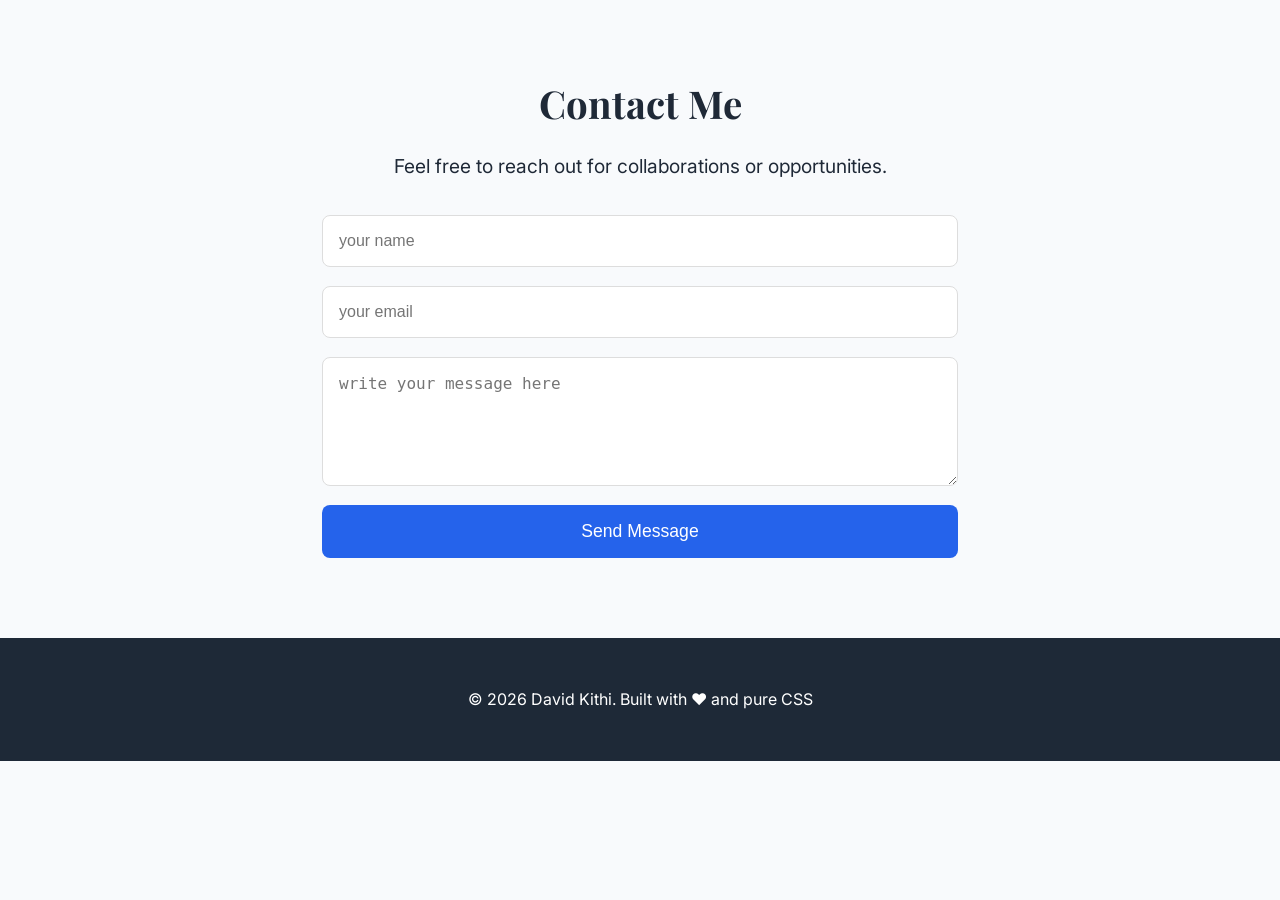
==== contact.html @ ee01e9e6 "Rename Contact.html to contact.html" ====
<!DOCTYPE html >
<html lang="en">
<head>
  <meta charset="UTF-8">
  <meta name="viewport" content="width=device-width, initial-scale=1.0">
  <title>Contact - David Kithi</title>
  <link rel="stylesheet" href="styles.css">
</head>
<body>

  <section class="contact">
    <h2>Contact Me</h2>
    <p style="font-size:1.2rem;margin:1.5rem 0;">Feel free to reach out for collaborations or opportunities.</p>

    <div class="contact-form">
      <input type="text" placeholder="your name">
      <input type="email" placeholder="your email">
      <textarea placeholder="write your message here" rows="5"></textarea>
      <button type="button">Send Message</button>
    </div>
  </section>

  <footer>
    <p>&copy; 2026 David Kithi. Built with ❤️ and pure CSS</p>
  </footer>

  <script>
    document.getElementById('menuToggle').addEventListener('click', () => {
      document.getElementById('navLinks').classList.toggle('active');
    });
  </script>
</body>
</html>
---- styles.css ----
@import url('https://fonts.googleapis.com/css2?family=Inter:wght@400;500;600&family=Playfair+Display:wght@700&display=swap');

:root {
  --primary: #2563eb;
  --text: #1f2937;
  --light: #f8fafc;
  --gray: #64748b;
}

* { margin: 0; padding: 0; box-sizing: border-box; }

body {
  font-family: 'Inter', system-ui, sans-serif;
  line-height: 1.7;
  color: var(--text);
  background: var(--light);
}

h1, h2 { font-family: 'Playfair Display', serif; line-height: 1.2; }
h1 { font-size: clamp(2.8rem, 6vw, 4.5rem); }
h2 { font-size: 2.4rem; margin-bottom: 1rem; }

nav {
  background: white;
  box-shadow: 0 2px 10px rgba(0,0,0,0.08);
  position: sticky;
  top: 0;
  z-index: 100;
}

.nav-container {
  max-width: 1100px;
  margin: 0 auto;
  padding: 1.2rem 2rem;
  display: flex;
  justify-content: space-between;
  align-items: center;
}

.logo { font-size: 1.8rem; font-weight: 700; color: var(--primary); }

.nav-links {
  display: flex;
  gap: 2rem;
  list-style: none;
}

.nav-links a {
  font-weight: 500;
  color: var(--text);
  text-decoration: none;
}

.nav-links a:hover { color: var(--primary); }

.menu-toggle {
  display: none;
  font-size: 1.8rem;
  background: none;
  border: none;
  cursor: pointer;
}

/* Hero */
.hero {
  min-height: 90vh;
  display: flex;
  align-items: center;
  justify-content: center;
  text-align: center;
  color: white;
  background: linear-gradient(rgba(0,0,0,0.5), rgba(0,0,0,0.5)), url('https://picsum.photos/id/1015/2000/1200') center/cover;
  padding: 2rem;
}

/* About - Circular Profile */
.about {
  max-width: 1100px;
  margin: 5rem auto;
  padding: 0 2rem;
  display: grid;
  grid-template-columns: 1fr 1fr;
  gap: 4rem;
  align-items: center;
}

.profile-photo {
  width: 260px;
  height: 260px;
  border-radius: 50%;
  object-fit: cover;
  box-shadow: 0 20px 40px rgba(0,0,0,0.15);
  border: 8px solid white;
}

/* Skills */
.skills {
  display: flex;
  flex-wrap: wrap;
  gap: 1.5rem;
  margin-top: 2rem;
}

.skill-item {
  display: flex;
  align-items: center;
  gap: 10px;
  font-size: 1.1rem;
}

/* Projects - CSS Grid */
.gallery-grid {
  display: grid;
  grid-template-columns: repeat(auto-fit, minmax(300px, 1fr));
  gap: 2rem;
}

.gallery-item {
  border-radius: 12px;
  overflow: hidden;
  box-shadow: 0 10px 25px rgba(0,0,0,0.1);
  transition: transform 0.3s;
}

.gallery-item:hover { transform: translateY(-8px); }

.gallery-item img {
  width: 100%;
  height: 260px;
  object-fit: cover;
}

.overlay {
  padding: 1.5rem;
  background: rgba(0,0,0,0.75);
  color: white;
}

/* Contact */
.contact {
  max-width: 700px;
  margin: 5rem auto;
  padding: 0 2rem;
  text-align: center;
}

.contact-form {
  display: flex;
  flex-direction: column;
  gap: 1.2rem;
  margin-top: 2rem;
}

.contact-form input,
.contact-form textarea {
  padding: 1rem;
  border: 1px solid #ddd;
  border-radius: 8px;
  font-size: 1rem;
}

.contact-form button {
  background: var(--primary);
  color: white;
  padding: 1rem;
  border: none;
  border-radius: 8px;
  font-size: 1.1rem;
  cursor: pointer;
}

/* Footer */
footer {
  background: #1e2937;
  color: white;
  text-align: center;
  padding: 3rem 2rem;
  margin-top: 4rem;
}

/* Mobile Responsive */
@media (max-width: 768px) {
  .nav-links {
    position: fixed;
    top: 70px;
    left: -100%;
    width: 100%;
    height: calc(100vh - 70px);
    background: white;
    flex-direction: column;
    align-items: center;
    padding-top: 4rem;
    transition: 0.4s;
  }
  .nav-links.active { left: 0; }
  .menu-toggle { display: block; }
  
  .about { grid-template-columns: 1fr; text-align: center; }
}
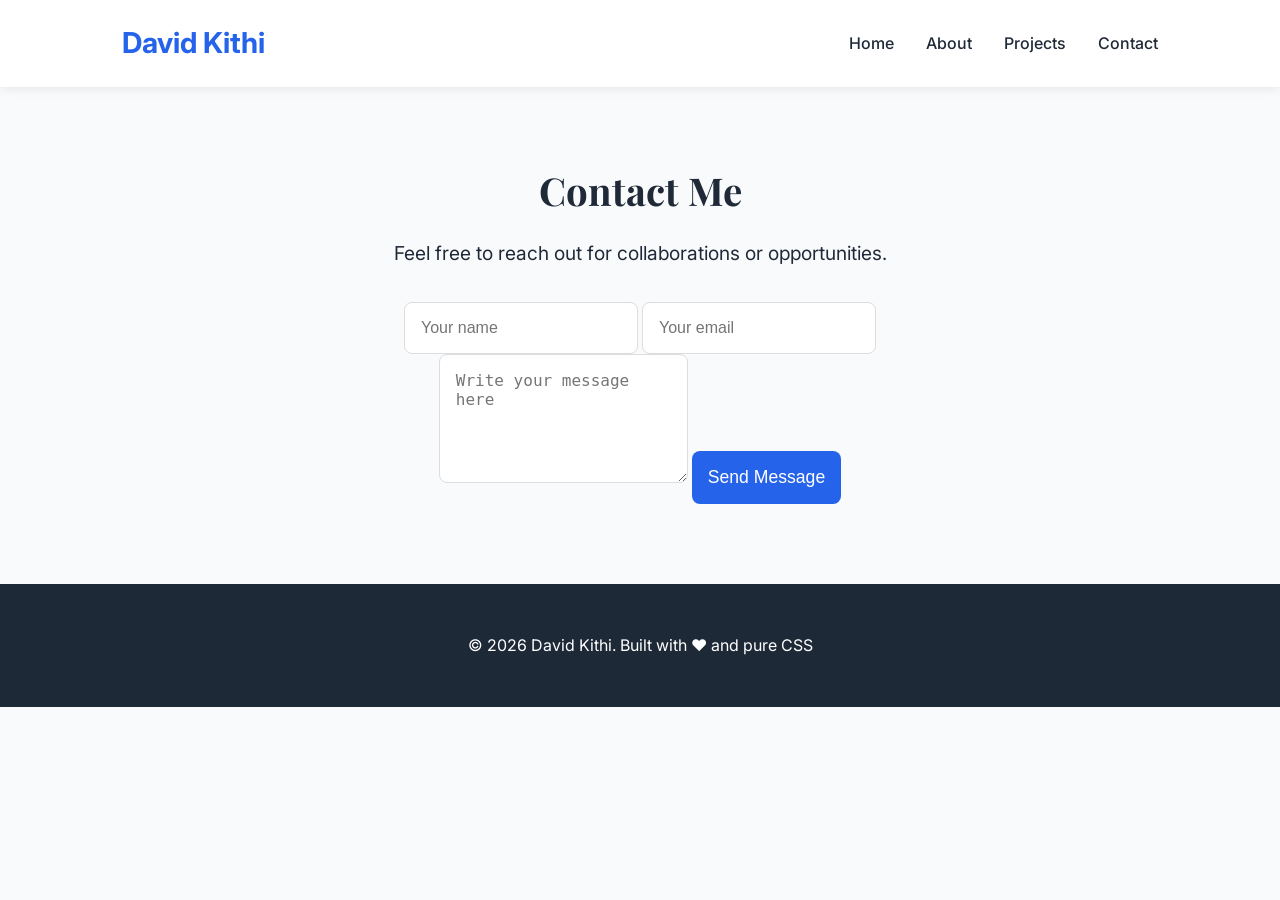
==== commit 290269ec: "Update contact form with Formspree integration" ====
--- a/contact.html
+++ b/contact.html
@@ -1,4 +1,4 @@
-<!DOCTYPE html >
+<!DOCTYPE html>
 <html lang="en">
 <head>
   <meta charset="UTF-8">
@@ -8,15 +8,57 @@
 </head>
 <body>
 
+  <nav>
+    <div class="nav-container">
+      <div class="logo">David Kithi</div>
+      <ul class="nav-links" id="navLinks">
+        <li><a href="index.html">Home</a></li>
+        <li><a href="about.html">About</a></li>
+        <li><a href="projects.html">Projects</a></li>
+        <li><a href="contact.html">Contact</a></li>
+      </ul>
+      <button class="menu-toggle" id="menuToggle">☰</button>
+    </div>
+  </nav>
+
   <section class="contact">
     <h2>Contact Me</h2>
     <p style="font-size:1.2rem;margin:1.5rem 0;">Feel free to reach out for collaborations or opportunities.</p>
 
+    <!-- SUCCESS MESSAGE (hidden by default) -->
+    <div id="successMsg" style="display:none; background:#d1fae5; color:#065f46; border:1px solid #6ee7b7;
+         padding:1rem 1.5rem; border-radius:10px; max-width:500px; margin:0 auto 1.5rem; text-align:center; font-weight:500;">
+      Message sent! I'll get back to you soon.
+    </div>
+
     <div class="contact-form">
-      <input type="text" placeholder="your name">
-      <input type="email" placeholder="your email">
-      <textarea placeholder="write your message here" rows="5"></textarea>
-      <button type="button">Send Message</button>
+      <!-- ACTION: replace with your Formspree URL e.g. https://formspree.io/f/meenrpvn -->
+      <form id="contactForm" action="https://formspree.io/f/meenrpvn" method="POST">
+
+        <!-- Hidden: redirect back to this page after submit -->
+        <input type="hidden" name="_subject" value="New message from portfolio contact form" />
+
+        <input
+          type="text"
+          name="name"
+          placeholder="Your name"
+          required
+        />
+        <input
+          type="email"
+          name="email"
+          placeholder="Your email"
+          required
+        />
+        <textarea
+          name="message"
+          placeholder="Write your message here"
+          rows="5"
+          required
+        ></textarea>
+
+        <button type="submit" id="submitBtn">Send Message</button>
+      </form>
     </div>
   </section>
 
@@ -25,9 +67,47 @@
   </footer>
 
   <script>
+    // Nav toggle
     document.getElementById('menuToggle').addEventListener('click', () => {
       document.getElementById('navLinks').classList.toggle('active');
     });
+
+    // Form submission with loading state + success message
+    const form = document.getElementById('contactForm');
+    const btn = document.getElementById('submitBtn');
+    const successMsg = document.getElementById('successMsg');
+
+    form.addEventListener('submit', async function (e) {
+      e.preventDefault();
+
+      // Show loading state
+      btn.textContent = 'Sending...';
+      btn.disabled = true;
+
+      try {
+        const response = await fetch(form.action, {
+          method: 'POST',
+          body: new FormData(form),
+          headers: { 'Accept': 'application/json' }
+        });
+
+        if (response.ok) {
+          // Success
+          form.reset();
+          form.style.display = 'none';
+          successMsg.style.display = 'block';
+        } else {
+          // Formspree returned an error
+          btn.textContent = 'Failed to send. Try again.';
+          btn.disabled = false;
+        }
+      } catch (err) {
+        // Network error
+        btn.textContent = 'Network error. Try again.';
+        btn.disabled = false;
+      }
+    });
   </script>
+
 </body>
 </html>
--- a/styles.css
+++ b/styles.css
@@ -69,10 +69,15 @@
   justify-content: center;
   text-align: center;
   color: white;
-  background: linear-gradient(rgba(0,0,0,0.5), rgba(0,0,0,0.5)), url('https://picsum.photos/id/1015/2000/1200') center/cover;
+  background: 
+    linear-gradient(
+      135deg, 
+      rgba(15, 23, 64, 0.60) 0%, 
+      rgba(37, 99, 235, 0.50) 100%
+    ), 
+    url('https://images.unsplash.com/photo-1461749280684-dccba630e2f6?w=2000&q=80') center/cover no-repeat;
   padding: 2rem;
 }
-
 /* About - Circular Profile */
 .about {
   max-width: 1100px;
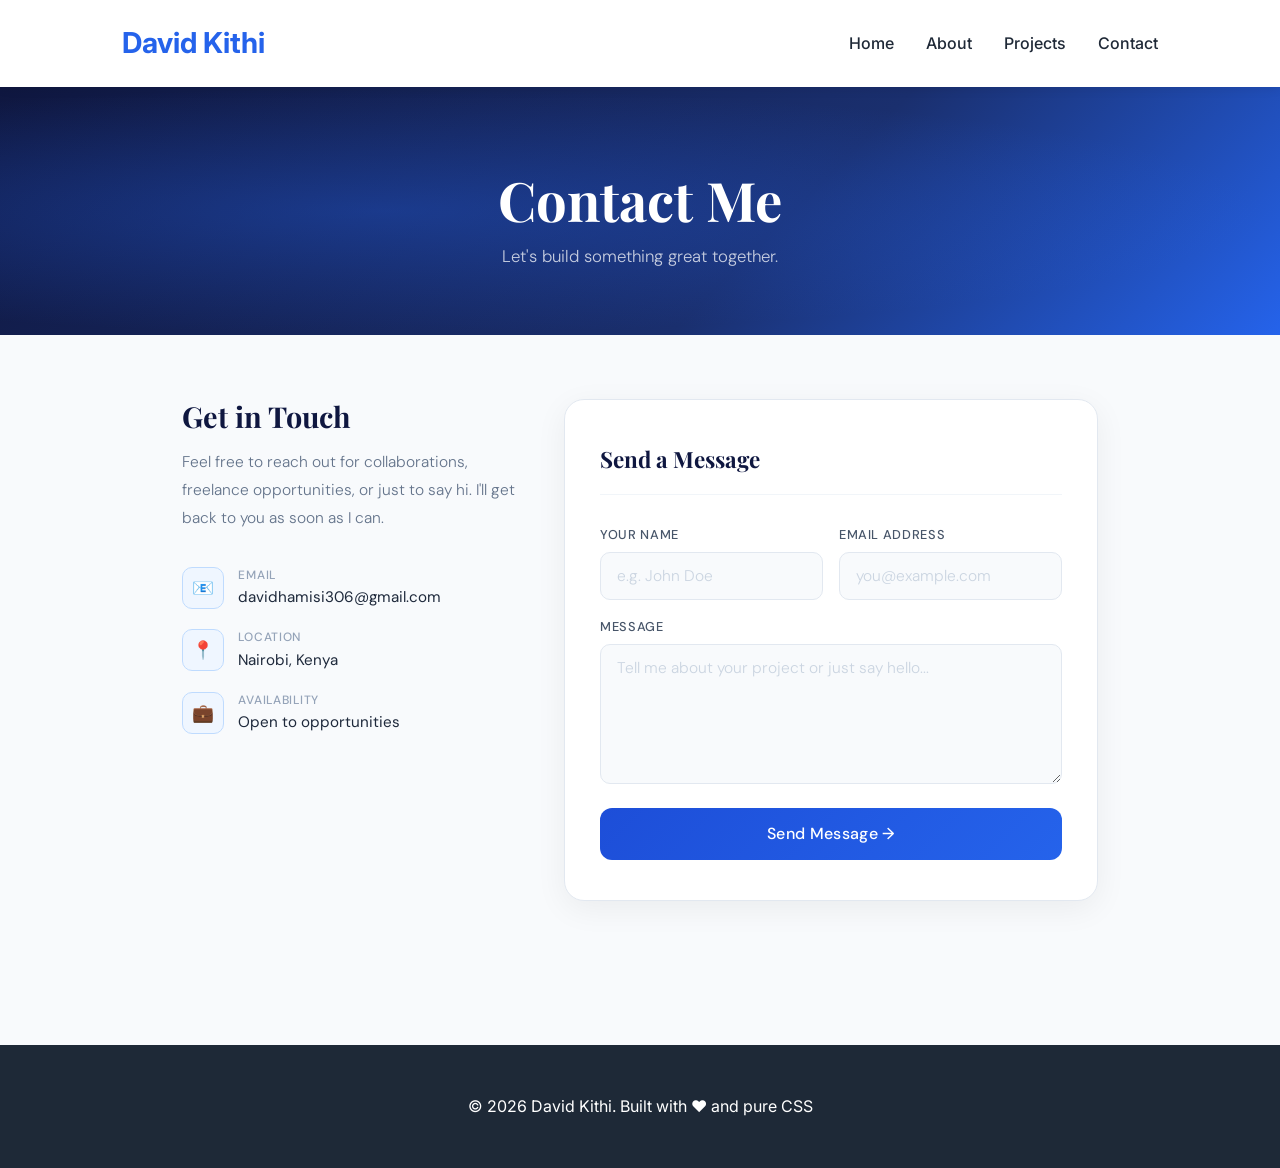
==== commit 7a342029: "Enhance contact page with new design and form Add a styled contact section with a form and success m" ====
--- a/contact.html
+++ b/contact.html
@@ -5,6 +5,157 @@
   <meta name="viewport" content="width=device-width, initial-scale=1.0">
   <title>Contact - David Kithi</title>
   <link rel="stylesheet" href="styles.css">
+  <link href="https://fonts.googleapis.com/css2?family=Playfair+Display:ital,wght@0,400;0,700;1,400&family=DM+Sans:wght@300;400;500&display=swap" rel="stylesheet">
+  <style>
+    .contact-hero {
+      background: linear-gradient(135deg, #0f1740 0%, #1a2f6e 60%, #2563eb 100%);
+      color: white;
+      padding: 5rem 2rem 4rem;
+      text-align: center;
+      position: relative;
+      overflow: hidden;
+    }
+    .contact-hero::before {
+      content: '';
+      position: absolute;
+      inset: 0;
+      background: radial-gradient(ellipse at 30% 50%, rgba(37,99,235,0.35) 0%, transparent 70%);
+    }
+    .contact-hero-inner { position: relative; z-index: 1; }
+    .contact-hero h1 {
+      font-family: 'Playfair Display', serif;
+      font-size: clamp(2.2rem, 5vw, 3.4rem);
+      font-weight: 700;
+      margin-bottom: 0.6rem;
+    }
+    .contact-hero p {
+      font-family: 'DM Sans', sans-serif;
+      font-size: 1.05rem;
+      opacity: 0.75;
+      font-weight: 300;
+    }
+    .contact-body {
+      max-width: 980px;
+      margin: 0 auto;
+      padding: 4rem 2rem 5rem;
+      display: grid;
+      grid-template-columns: 1fr 1.6fr;
+      gap: 3rem;
+      align-items: start;
+    }
+    .contact-info h2 {
+      font-family: 'Playfair Display', serif;
+      font-size: 1.8rem;
+      color: #0f1740;
+      margin-bottom: 1rem;
+    }
+    .contact-info p {
+      font-family: 'DM Sans', sans-serif;
+      font-size: 0.97rem;
+      color: #64748b;
+      line-height: 1.8;
+      font-weight: 300;
+      margin-bottom: 2rem;
+    }
+    .contact-details { display: flex; flex-direction: column; gap: 1rem; }
+    .contact-detail-item { display: flex; align-items: center; gap: 0.9rem; }
+    .contact-detail-icon {
+      width: 42px; height: 42px;
+      border-radius: 10px;
+      background: #eff6ff;
+      border: 1px solid #bfdbfe;
+      display: flex; align-items: center; justify-content: center;
+      font-size: 1.1rem; flex-shrink: 0;
+    }
+    .contact-detail-text { font-family: 'DM Sans', sans-serif; }
+    .contact-detail-text .label {
+      font-size: 0.75rem; color: #94a3b8;
+      text-transform: uppercase; letter-spacing: 0.06em; font-weight: 500;
+    }
+    .contact-detail-text .value { font-size: 0.95rem; color: #1e293b; }
+    .contact-card {
+      background: white;
+      border: 1px solid #e2e8f0;
+      border-radius: 20px;
+      padding: 2.5rem 2.2rem;
+      box-shadow: 0 8px 32px rgba(0,0,0,0.06);
+    }
+    .contact-card h3 {
+      font-family: 'Playfair Display', serif;
+      font-size: 1.4rem; color: #0f1740;
+      margin-bottom: 1.8rem;
+      padding-bottom: 1rem;
+      border-bottom: 1px solid #f1f5f9;
+    }
+    .form-row {
+      display: grid;
+      grid-template-columns: 1fr 1fr;
+      gap: 1rem;
+      margin-bottom: 0;
+    }
+    .form-group { display: flex; flex-direction: column; gap: 0.4rem; margin-bottom: 1rem; }
+    .form-group label {
+      font-family: 'DM Sans', sans-serif;
+      font-size: 0.8rem; font-weight: 500; color: #475569;
+      text-transform: uppercase; letter-spacing: 0.05em;
+    }
+    .form-group input,
+    .form-group textarea {
+      font-family: 'DM Sans', sans-serif;
+      font-size: 0.97rem; color: #1e293b;
+      background: #f8fafc;
+      border: 1px solid #e2e8f0;
+      border-radius: 10px;
+      padding: 0.82rem 1rem;
+      width: 100%; box-sizing: border-box;
+      transition: border-color 0.2s, box-shadow 0.2s, background 0.2s;
+      outline: none; resize: vertical;
+    }
+    .form-group input::placeholder,
+    .form-group textarea::placeholder { color: #cbd5e1; font-weight: 300; }
+    .form-group input:focus,
+    .form-group textarea:focus {
+      border-color: #2563eb; background: white;
+      box-shadow: 0 0 0 3px rgba(37,99,235,0.08);
+    }
+    .form-group textarea { min-height: 140px; }
+    .btn-submit {
+      width: 100%;
+      background: linear-gradient(135deg, #1d4ed8, #2563eb);
+      color: white;
+      font-family: 'DM Sans', sans-serif;
+      font-size: 1rem; font-weight: 500;
+      border: none; border-radius: 12px;
+      padding: 0.95rem 1.5rem;
+      cursor: pointer;
+      transition: transform 0.2s, box-shadow 0.2s;
+      letter-spacing: 0.02em; margin-top: 0.5rem;
+    }
+    .btn-submit:hover:not(:disabled) {
+      transform: translateY(-2px);
+      box-shadow: 0 8px 24px rgba(37,99,235,0.28);
+    }
+    .btn-submit:disabled { opacity: 0.7; cursor: not-allowed; }
+    .success-msg { display: none; text-align: center; padding: 2.5rem 1rem; }
+    .success-icon {
+      width: 64px; height: 64px;
+      background: #d1fae5; border-radius: 50%;
+      display: flex; align-items: center; justify-content: center;
+      font-size: 1.8rem; margin: 0 auto 1.2rem;
+    }
+    .success-msg h4 { font-family: 'Playfair Display', serif; font-size: 1.4rem; color: #0f1740; margin-bottom: 0.5rem; }
+    .success-msg p { font-family: 'DM Sans', sans-serif; font-size: 0.95rem; color: #64748b; font-weight: 300; }
+    @keyframes fadeUp {
+      from { opacity: 0; transform: translateY(24px); }
+      to   { opacity: 1; transform: translateY(0); }
+    }
+    .contact-info { animation: fadeUp 0.5s 0.1s ease both; }
+    .contact-card  { animation: fadeUp 0.5s 0.2s ease both; }
+    @media (max-width: 700px) {
+      .contact-body { grid-template-columns: 1fr; gap: 2rem; padding: 2.5rem 1.2rem 4rem; }
+      .form-row { grid-template-columns: 1fr; }
+    }
+  </style>
 </head>
 <body>
 
@@ -15,95 +166,110 @@
         <li><a href="index.html">Home</a></li>
         <li><a href="about.html">About</a></li>
         <li><a href="projects.html">Projects</a></li>
-        <li><a href="contact.html">Contact</a></li>
+        <li><a href="contact.html" class="active">Contact</a></li>
       </ul>
       <button class="menu-toggle" id="menuToggle">☰</button>
     </div>
   </nav>
 
-  <section class="contact">
-    <h2>Contact Me</h2>
-    <p style="font-size:1.2rem;margin:1.5rem 0;">Feel free to reach out for collaborations or opportunities.</p>
-
-    <!-- SUCCESS MESSAGE (hidden by default) -->
-    <div id="successMsg" style="display:none; background:#d1fae5; color:#065f46; border:1px solid #6ee7b7;
-         padding:1rem 1.5rem; border-radius:10px; max-width:500px; margin:0 auto 1.5rem; text-align:center; font-weight:500;">
-      Message sent! I'll get back to you soon.
-    </div>
-
-    <div class="contact-form">
-      <!-- ACTION: replace with your Formspree URL e.g. https://formspree.io/f/meenrpvn -->
+  <div class="contact-hero">
+    <div class="contact-hero-inner">
+      <h1>Contact Me</h1>
+      <p>Let's build something great together.</p>
+    </div>
+  </div>
+
+  <div class="contact-body">
+
+    <div class="contact-info">
+      <h2>Get in Touch</h2>
+      <p>Feel free to reach out for collaborations, freelance opportunities, or just to say hi. I'll get back to you as soon as I can.</p>
+      <div class="contact-details">
+        <div class="contact-detail-item">
+          <div class="contact-detail-icon">📧</div>
+          <div class="contact-detail-text">
+            <div class="label">Email</div>
+            <div class="value">davidhamisi306@gmail.com</div>
+          </div>
+        </div>
+        <div class="contact-detail-item">
+          <div class="contact-detail-icon">📍</div>
+          <div class="contact-detail-text">
+            <div class="label">Location</div>
+            <div class="value">Nairobi, Kenya</div>
+          </div>
+        </div>
+        <div class="contact-detail-item">
+          <div class="contact-detail-icon">💼</div>
+          <div class="contact-detail-text">
+            <div class="label">Availability</div>
+            <div class="value">Open to opportunities</div>
+          </div>
+        </div>
+      </div>
+    </div>
+
+    <div class="contact-card">
+      <h3>Send a Message</h3>
+
+      <div class="success-msg" id="successMsg">
+        <div class="success-icon">✓</div>
+        <h4>Message Sent!</h4>
+        <p>Thanks for reaching out. I'll get back to you soon.</p>
+      </div>
+
       <form id="contactForm" action="https://formspree.io/f/meenrpvn" method="POST">
-
-        <!-- Hidden: redirect back to this page after submit -->
         <input type="hidden" name="_subject" value="New message from portfolio contact form" />
-
-        <input
-          type="text"
-          name="name"
-          placeholder="Your name"
-          required
-        />
-        <input
-          type="email"
-          name="email"
-          placeholder="Your email"
-          required
-        />
-        <textarea
-          name="message"
-          placeholder="Write your message here"
-          rows="5"
-          required
-        ></textarea>
-
-        <button type="submit" id="submitBtn">Send Message</button>
+        <div class="form-row">
+          <div class="form-group">
+            <label for="name">Your Name</label>
+            <input type="text" id="name" name="name" placeholder="e.g. John Doe" required />
+          </div>
+          <div class="form-group">
+            <label for="email">Email Address</label>
+            <input type="email" id="email" name="email" placeholder="you@example.com" required />
+          </div>
+        </div>
+        <div class="form-group">
+          <label for="message">Message</label>
+          <textarea id="message" name="message" placeholder="Tell me about your project or just say hello..." required></textarea>
+        </div>
+        <button type="submit" class="btn-submit" id="submitBtn">Send Message &rarr;</button>
       </form>
     </div>
-  </section>
+
+  </div>
 
   <footer>
     <p>&copy; 2026 David Kithi. Built with ❤️ and pure CSS</p>
   </footer>
 
   <script>
-    // Nav toggle
     document.getElementById('menuToggle').addEventListener('click', () => {
       document.getElementById('navLinks').classList.toggle('active');
     });
-
-    // Form submission with loading state + success message
     const form = document.getElementById('contactForm');
     const btn = document.getElementById('submitBtn');
     const successMsg = document.getElementById('successMsg');
-
     form.addEventListener('submit', async function (e) {
       e.preventDefault();
-
-      // Show loading state
       btn.textContent = 'Sending...';
       btn.disabled = true;
-
       try {
         const response = await fetch(form.action, {
           method: 'POST',
           body: new FormData(form),
           headers: { 'Accept': 'application/json' }
         });
-
         if (response.ok) {
-          // Success
-          form.reset();
           form.style.display = 'none';
           successMsg.style.display = 'block';
         } else {
-          // Formspree returned an error
-          btn.textContent = 'Failed to send. Try again.';
+          btn.textContent = 'Failed — try again';
           btn.disabled = false;
         }
       } catch (err) {
-        // Network error
-        btn.textContent = 'Network error. Try again.';
+        btn.textContent = 'Network error — try again';
         btn.disabled = false;
       }
     });
